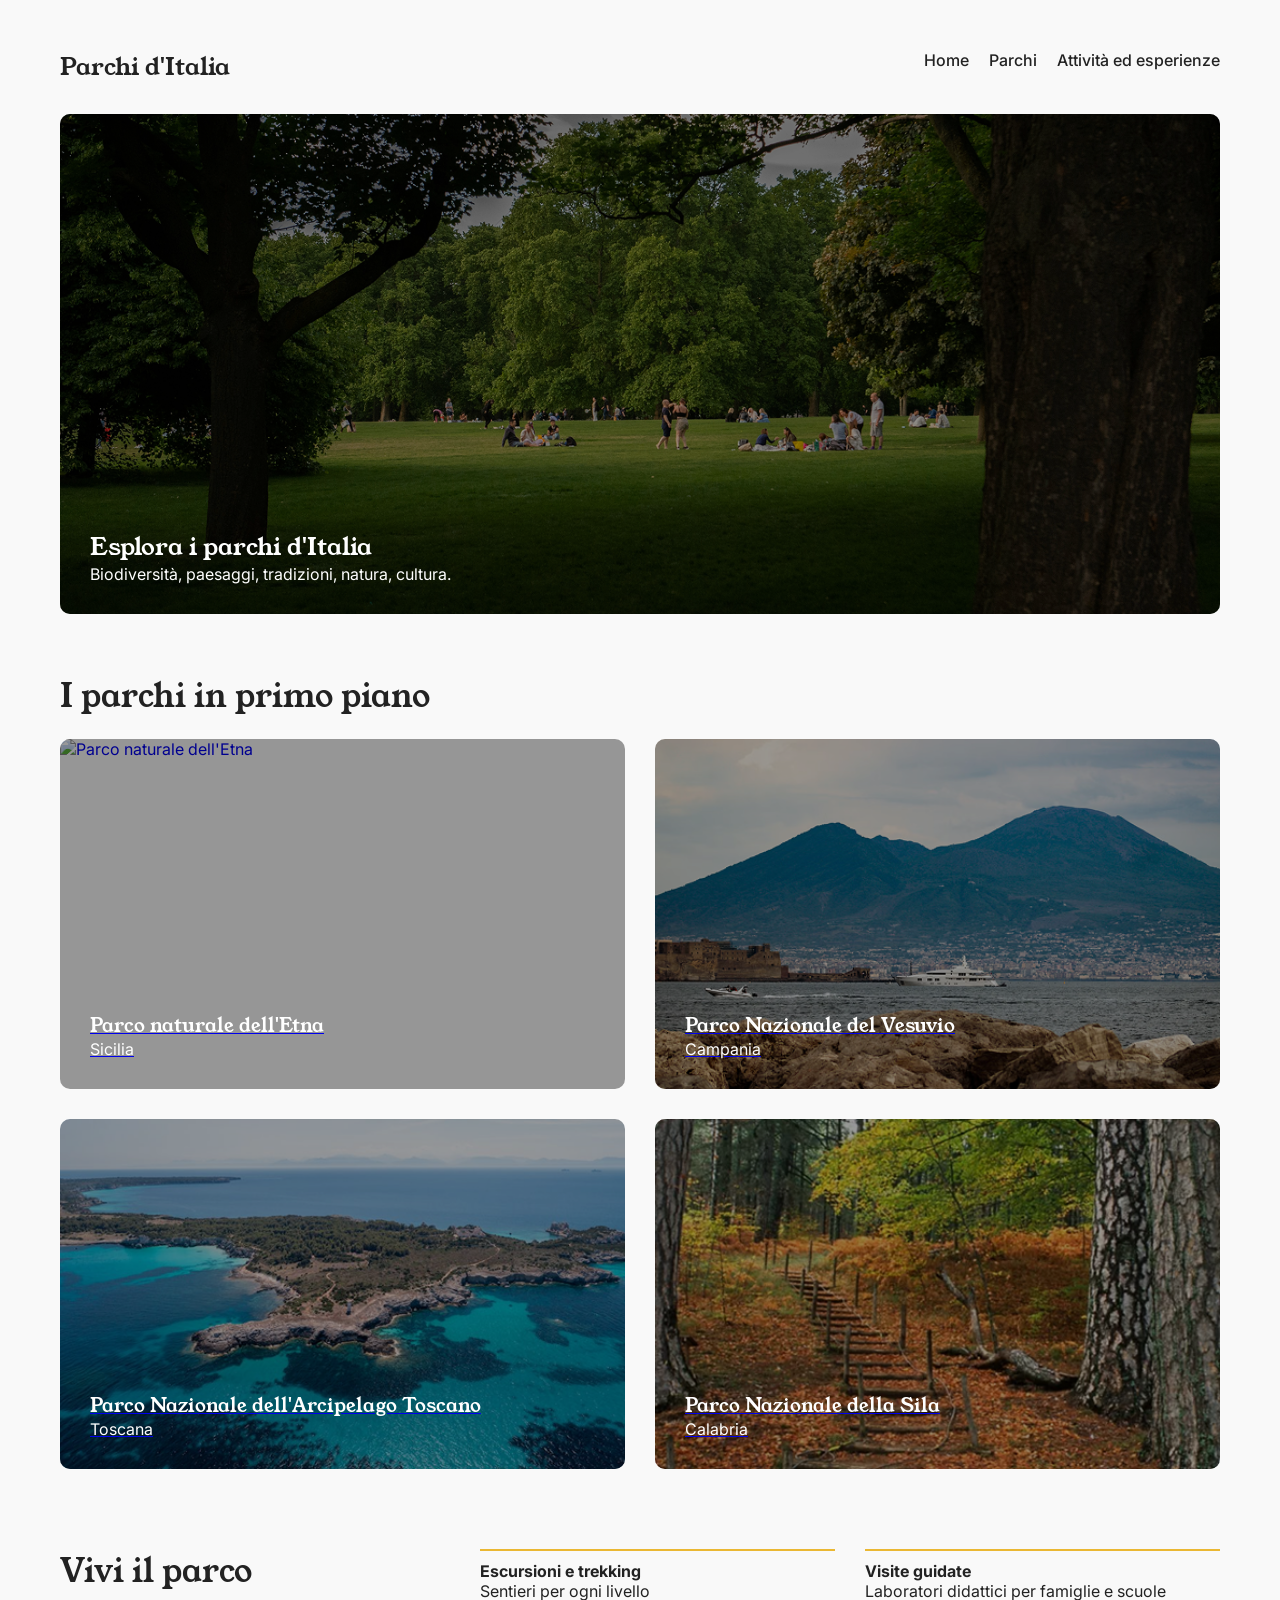
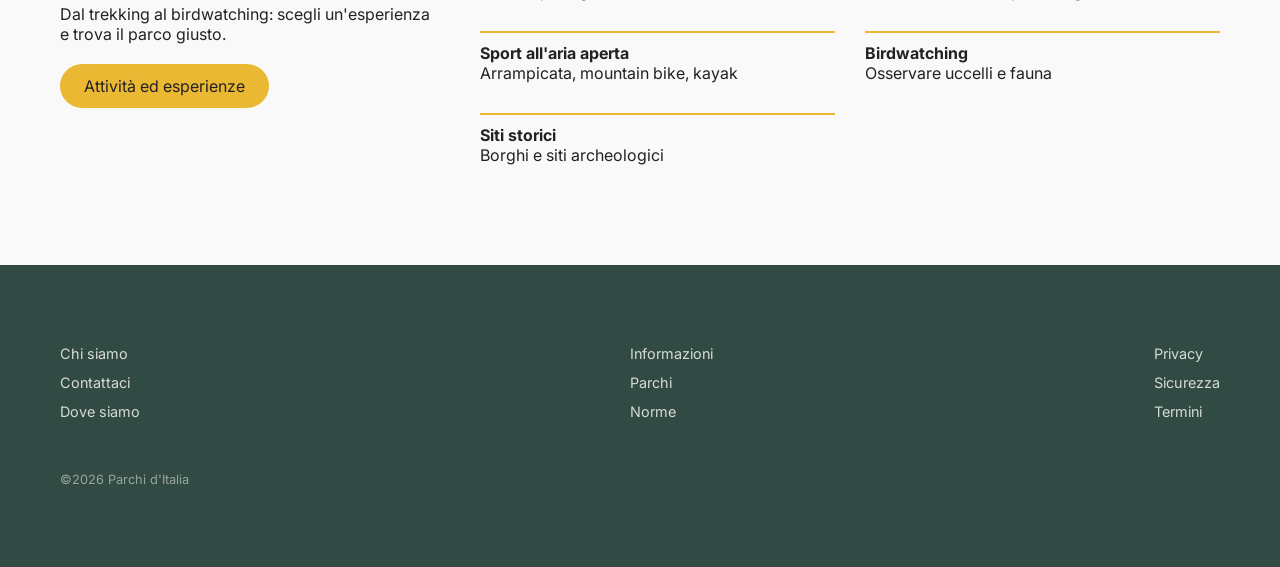
==== index.html @ daa8528c "Initial commit" ====
<!DOCTYPE html>
<html lang="it">
<head>
    <meta charset="UTF-8">
    <meta name="viewport" content="width=device-width, initial-scale=1.0">
    <title>Parchi d'Italia</title>
   <link href="https://fonts.googleapis.com/css2?family=Inter:wght@400;500&family=Young+Serif&display=swap" rel="stylesheet">
    <link rel="stylesheet" href="style.css">
</head>
<body>

    <div class="container">
        <header class="main-header">
            <a href="index.html" class="logo">Parchi d'Italia</a>
            <nav>
                <ul>
                    <li><a href="index.html">Home</a></li>
                    <li><a href="parchi.html">Parchi</a></li>
                    <li><a href="attività.html">Attività ed esperienze</a></li>
                </ul>
            </nav>
        </header>

        <main>
            <section class="hero">
                <div class="hero-wrapper">
                    <img src="img/hero.png" class="hero-img">
                    <div class="overlay"></div>
                    <div class="hero-content">
                        <h1>Esplora i parchi d'Italia</h1>  
                        <p>Biodiversità, paesaggi, tradizioni, natura, cultura.</p>
                    </div>
                </div>
            </section>

            <section class="featured-parks">
                <h2>I parchi in primo piano</h2>
                <div class="parks-grid">
                    
                    <a href="etna.html" class="park-card">
                        <img src="img/Etna.png" alt="Parco naturale dell'Etna" class="card-img">
                        <div class="overlay"></div>
                        <div class="card-info">
                            <h3>Parco naturale dell'Etna</h3>
                            <p>Sicilia</p>
                        </div>
                    </a>

                     <a href="vesuvio.html"class="park-card">
                        <img src="img/vesuvio.png" alt="Parco Nazionale del Vesuvio" class="card-img">
                        <div class="overlay"></div>
                        <div class="card-info">
                            <h3>Parco Nazionale del Vesuvio</h3>
                            <p>Campania</p>
                        </div>
                    </a>

                     <a href="arcipelago.html" class="park-card">
                        <img src="img/arcipelago toscano.png" alt="Parco Nazionale dell'Arcipelago Toscano" class="card-img">
                        <div class="overlay"></div>
                        <div class="card-info">
                            <h3>Parco Nazionale dell'Arcipelago Toscano</h3>
                            <p>Toscana</p>
                        </div>
                    </a>

                     <a href="sila.html" class="park-card">
                        <img src="img/sila.png" alt="Parco Nazionale della Sila" class="card-img">
                        <div class="overlay"></div>
                        <div class="card-info">
                            <h3>Parco Nazionale della Sila</h3>
                            <p>Calabria</p>
                        </div>
                    </a>

                </div>
            </section>

            <section class="activities-section">
                <div class="activities-intro">
                    <h2>Vivi il parco</h2>
                    <p>Dal trekking al birdwatching: scegli un'esperienza e trova il parco giusto.</p>
                    <a href="attività.html" class="btn-primary">Attività ed esperienze</a>
                </div>
                
                <div class="activities-list">
                    <div class="activity-item">
                        <h4>Escursioni e trekking</h4>
                        <p>Sentieri per ogni livello</p>
                    </div>
                    <div class="activity-item">
                        <h4>Visite guidate</h4>
                        <p>Laboratori didattici per famiglie e scuole</p>
                    </div>
                    <div class="activity-item">
                        <h4>Sport all'aria aperta</h4>
                        <p>Arrampicata, mountain bike, kayak</p>
                    </div>
                    <div class="activity-item">
                        <h4>Birdwatching</h4>
                        <p>Osservare uccelli e fauna</p>
                    </div>
                    <div class="activity-item">
                        <h4>Siti storici</h4>
                        <p>Borghi e siti archeologici</p>
                    </div>
                </div>
            </section>
        </main>
    </div>

    <footer class="main-footer">
        <div class="container footer-grid">
            <div class="footer-col">
                <a href="#">Chi siamo</a>
                <a href="#">Contattaci</a>
                <a href="#">Dove siamo</a>
                <p class="copyright">©2026 Parchi d'Italia</p>
            </div>
            <div class="footer-col">
                <a href="#">Informazioni</a>
                <a href="#">Parchi</a>
                <a href="#">Norme</a>
            </div>
            <div class="footer-col">
                <a href="#">Privacy</a>
                <a href="#">Sicurezza</a>
                <a href="#">Termini</a>
            </div>
        </div>
    </footer>

</body>
</html>
---- style.css ----
* { margin: 0; padding: 0; box-sizing: border-box; }
body { font-family: 'Inter', sans-serif; background-color: #F9F9F9; color: #222; }
.container { max-width: 1200px; margin: 0 auto; padding: 20px; }
h1, h2, h3, .logo { 
    font-family: 'Young Serif', serif; 
    font-weight: 400; 
}


.main-header { display: flex; justify-content: space-between; padding: 30px 0; }
nav ul { display: flex; gap: 20px; list-style: none; }
nav a { text-decoration: none; color: #222; font-weight: 500; }

.logo {
    text-decoration: none; 
    color: #222;           
    font-size: 1.5rem;     
}


.hero-wrapper, .park-card {
    position: relative; 
    display: flex;
    align-items: flex-end; 
    overflow: hidden;
    border-radius: 10px;
}
.hero-wrapper { height: 500px; margin-bottom: 60px; }
.park-card { height: 350px; }

.hero-img, .card-img {
    position: absolute; 
    width: 100%; 
    height: 100%;
    object-fit: cover; 
}
.overlay {
    position: absolute;
    width: 100%; 
    height: 100%;
    background-color: rgba(0, 0, 0, 0.4);
}
.hero-content, .card-info {
    position: relative; 
    padding: 30px;
    color: white;
}


.featured-parks { margin-bottom: 80px; }
.featured-parks h2 { margin-bottom: 20px; font-size: 2rem; }
.parks-grid {
    display: grid;
    grid-template-columns: 1fr 1fr; 
    gap: 30px;
}

 
.activities-section { display: flex; gap: 50px; margin-bottom: 80px; }
.activities-intro { flex: 1; }
.activities-intro h2 { font-size: 2rem; margin-bottom: 10px; }
.activities-list { 
    flex: 2; 
    display: grid; 
    grid-template-columns: 1fr 1fr; 
    gap: 30px; 
}
.activity-item { border-top: 2px solid #EBB833; padding-top: 10px; }
.btn-primary {
    display: inline-block;
    background-color: #EBB833; 
    color: #222;
    padding: 12px 24px; 
    text-decoration: none; 
    border-radius: 25px;
    margin-top: 20px;
}


.main-footer { 
    background-color: #314A43; 
    color: white; 
    padding: 60px 0; 
}

.footer-grid { 
    display: flex; 
    justify-content: space-between; 
}
.footer-col { 
    display: flex; 
    flex-direction: column; 
    gap: 12px; 
}

.footer-col a { 
    color: white; 
    text-decoration: none; 
    opacity: 0.8; 
    font-size: 0.9rem;
}

.copyright {
    margin-top: 40px; 
    font-size: 0.8rem;
    opacity: 0.5;
}


.page-intro {
    font-size: 1.05rem;
    line-height: 1.6;
    margin-bottom: 40px;
    max-width: 1000px; 
}

.parks-grid-3 {
    display: grid;
    grid-template-columns: 1fr 1fr 1fr; 
    margin-bottom: 100px;
}


.parks-grid-3 .park-card {
    height: 300px;
}
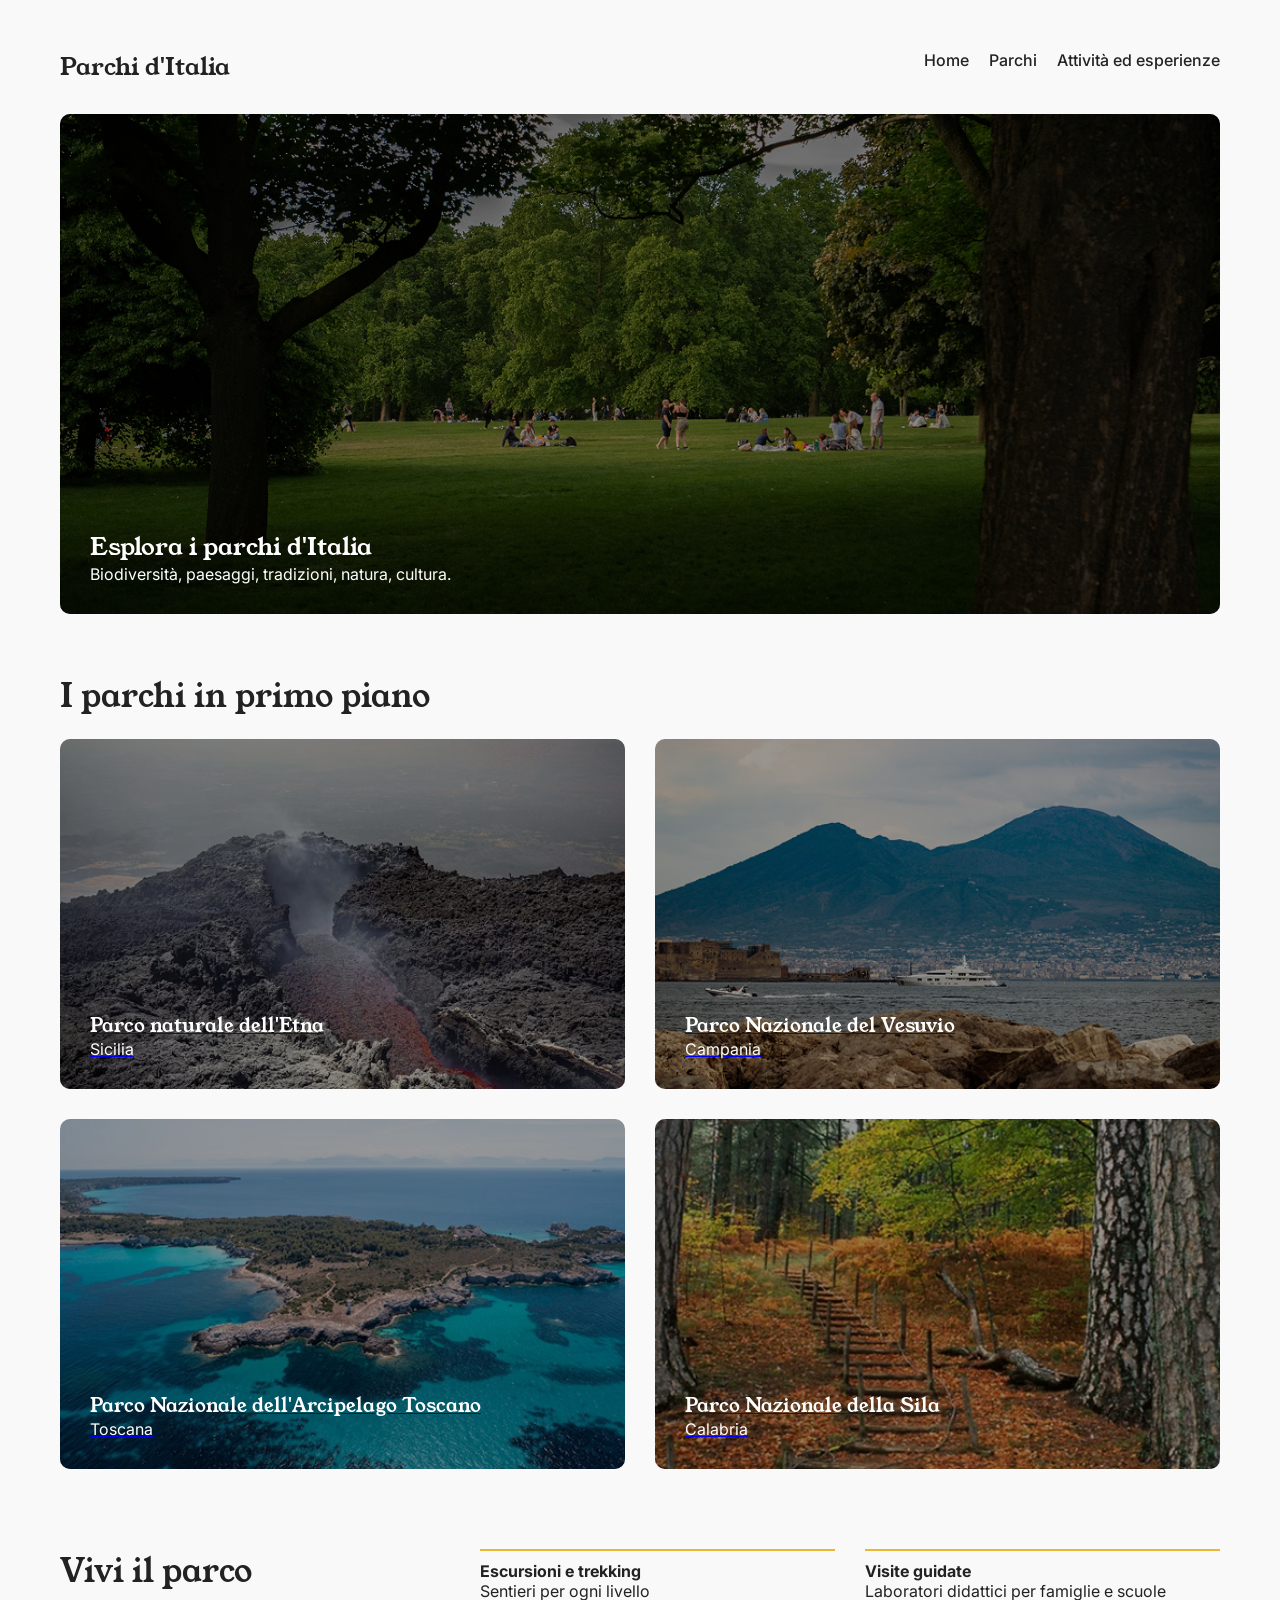
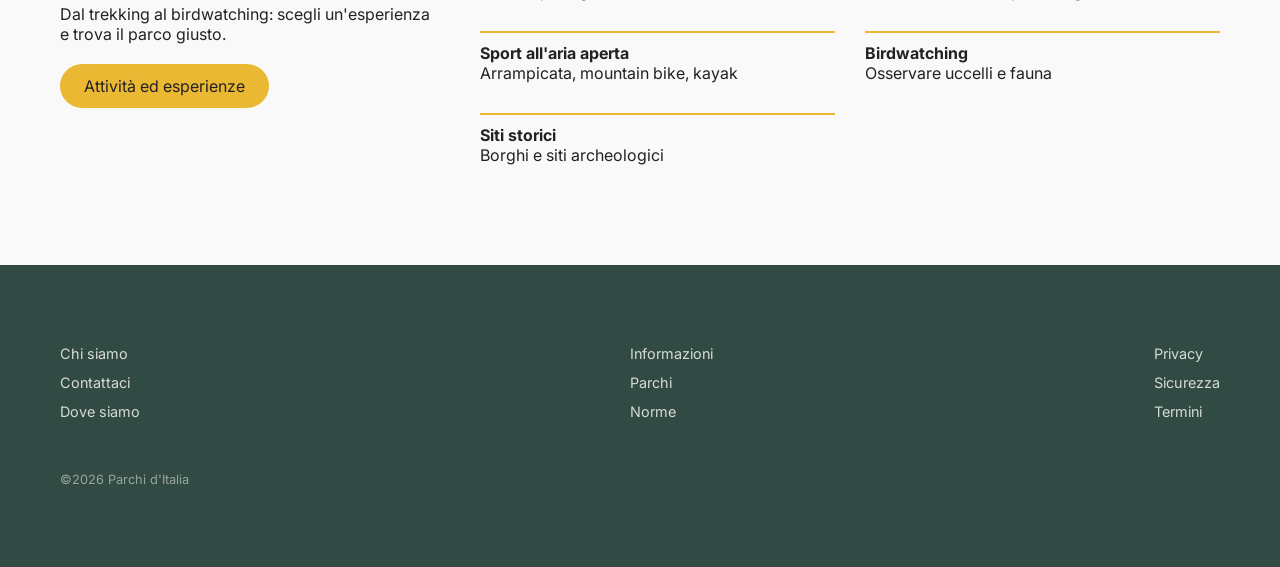
==== commit 23c87231: "Fix image source for Etna park card" ====
--- a/index.html
+++ b/index.html
@@ -38,7 +38,7 @@
                 <div class="parks-grid">
                     
                     <a href="etna.html" class="park-card">
-                        <img src="img/Etna.png" alt="Parco naturale dell'Etna" class="card-img">
+                        <img src="img/etna.png" alt="Parco naturale dell'Etna" class="card-img">
                         <div class="overlay"></div>
                         <div class="card-info">
                             <h3>Parco naturale dell'Etna</h3>
@@ -131,4 +131,4 @@
     </footer>
 
 </body>
-</html>+</html>
